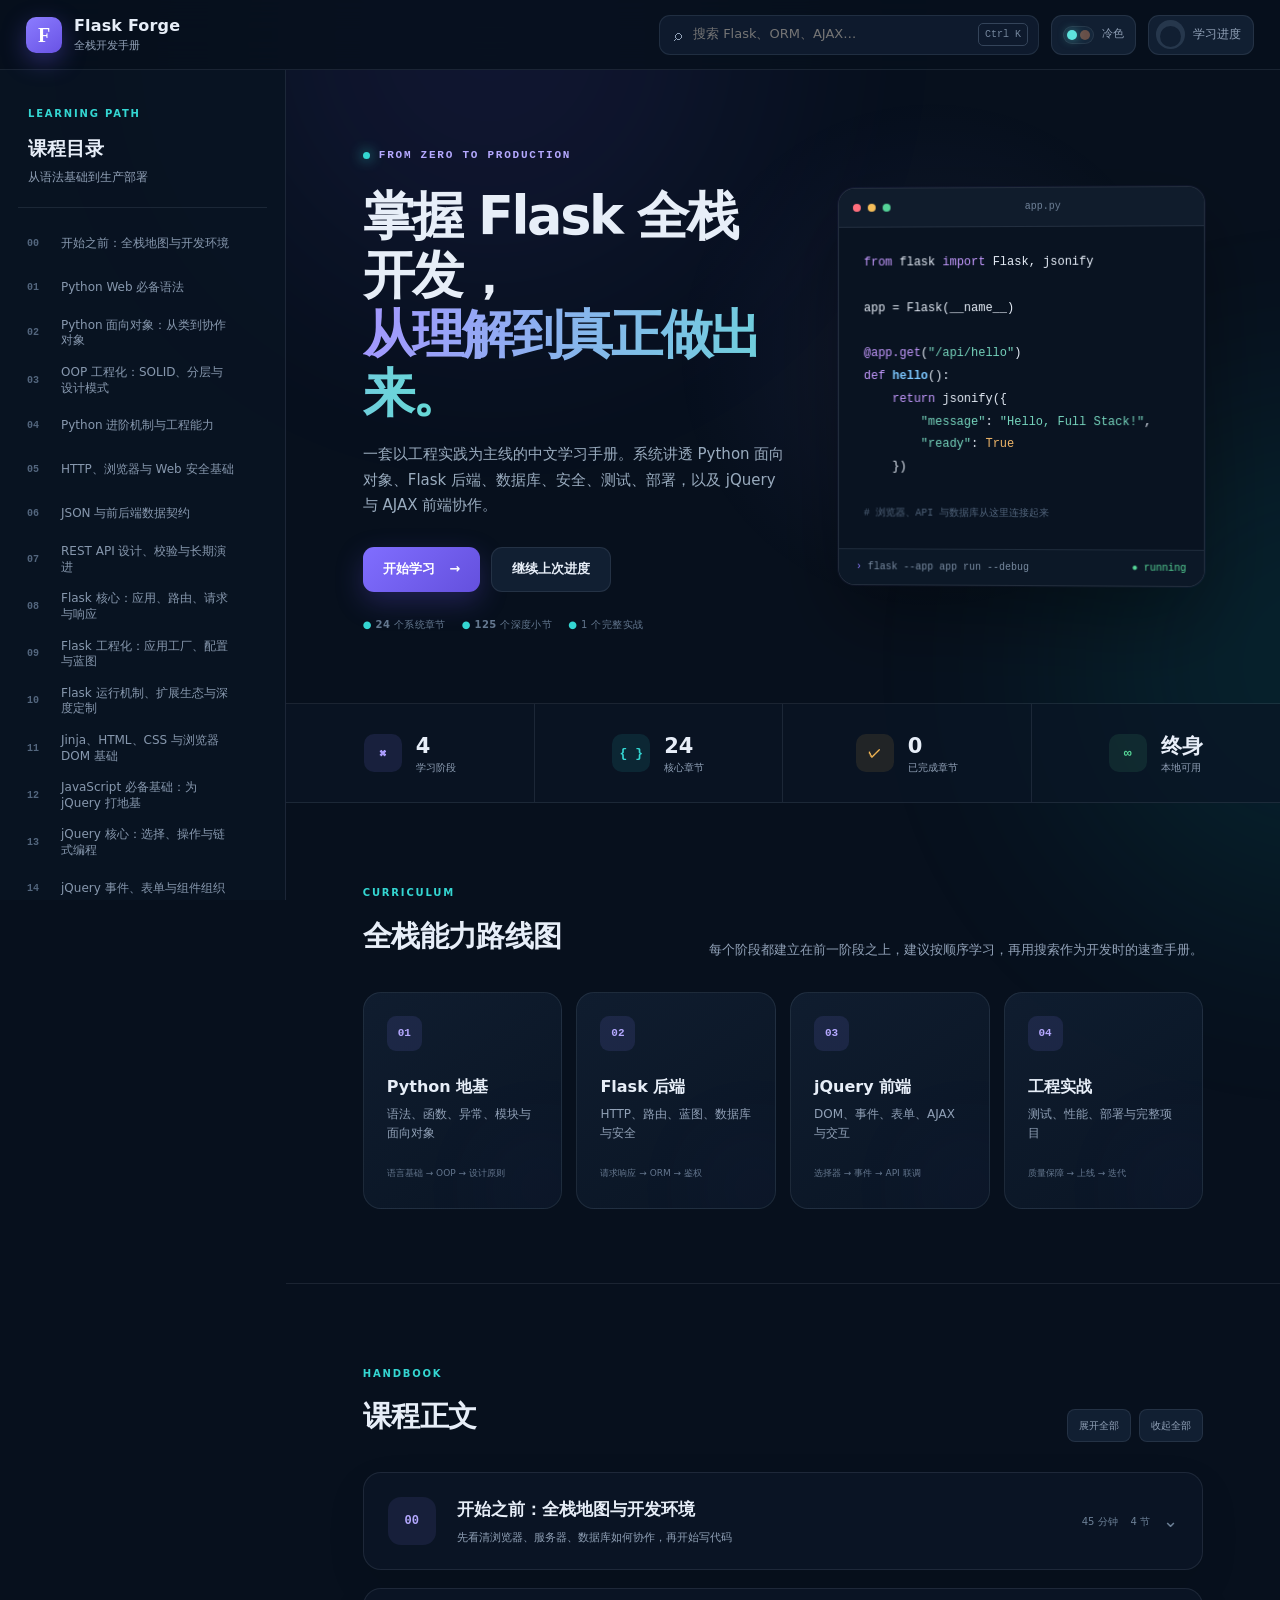
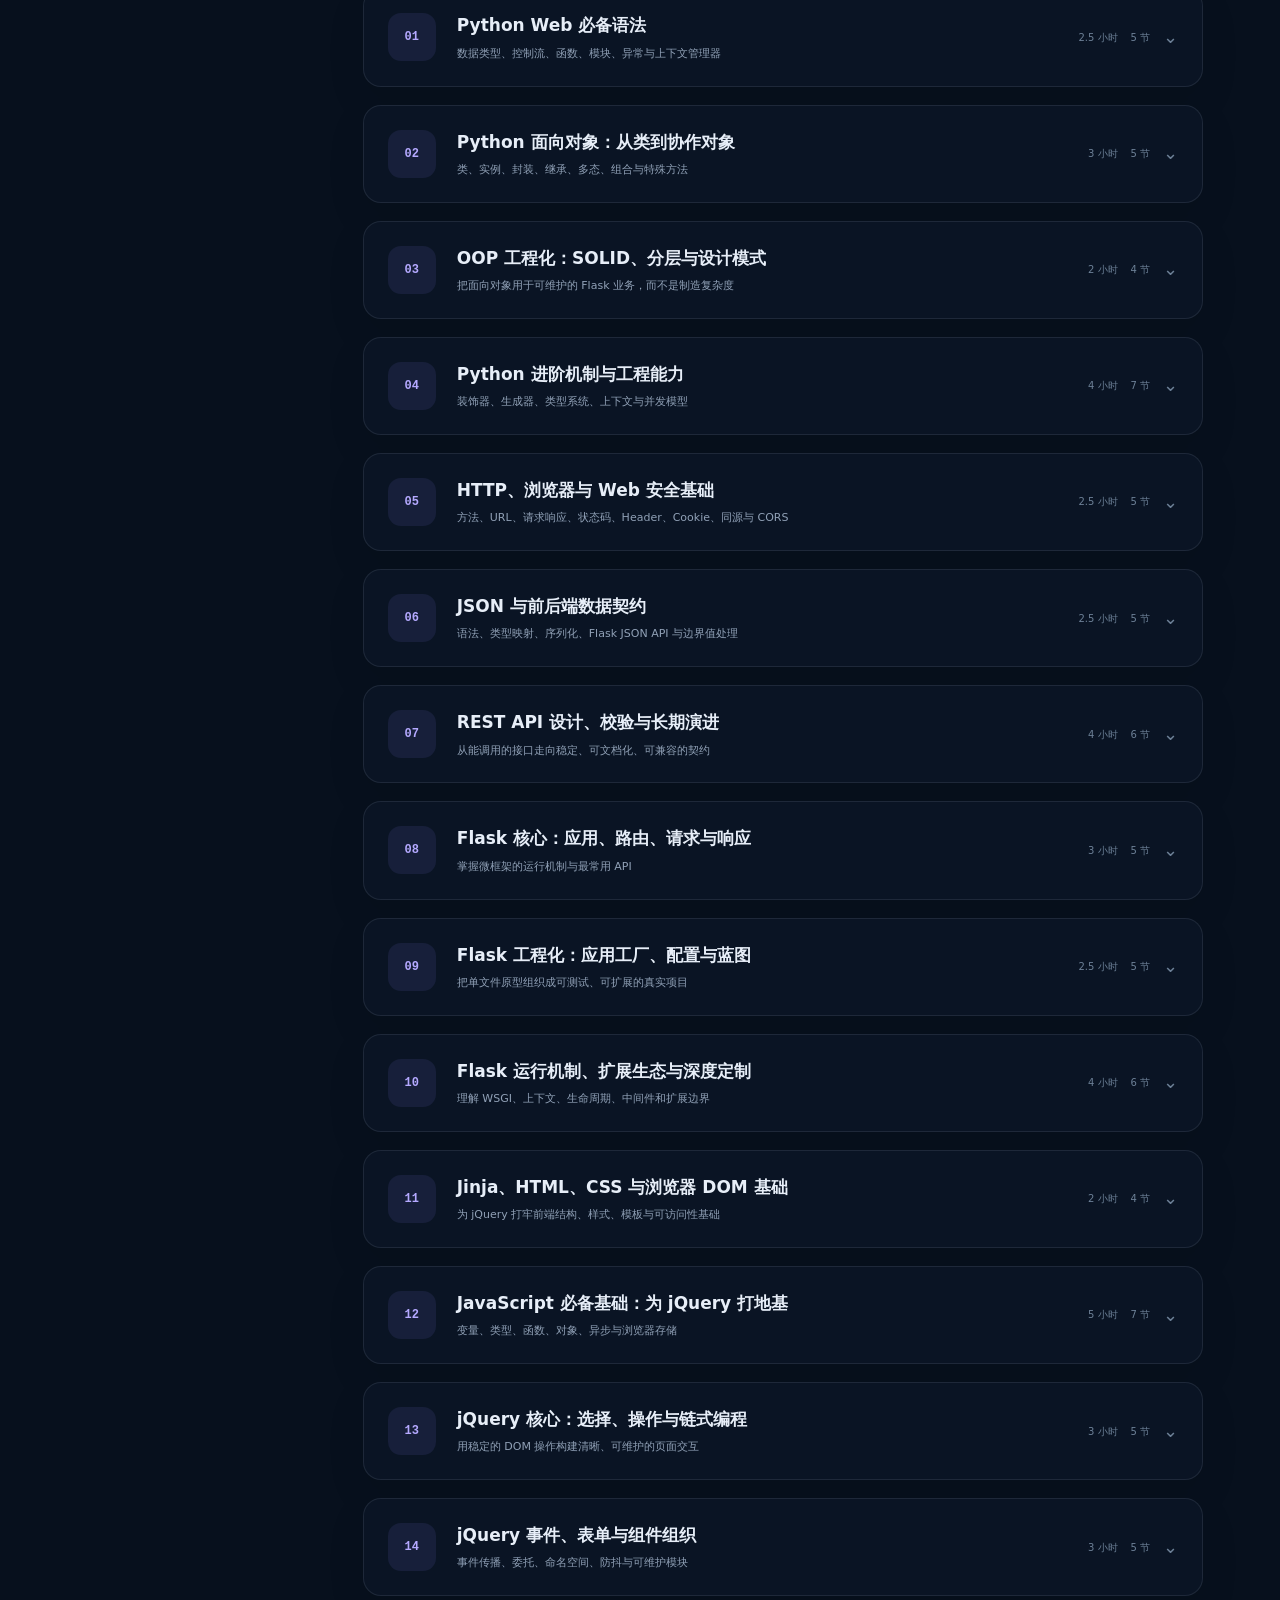
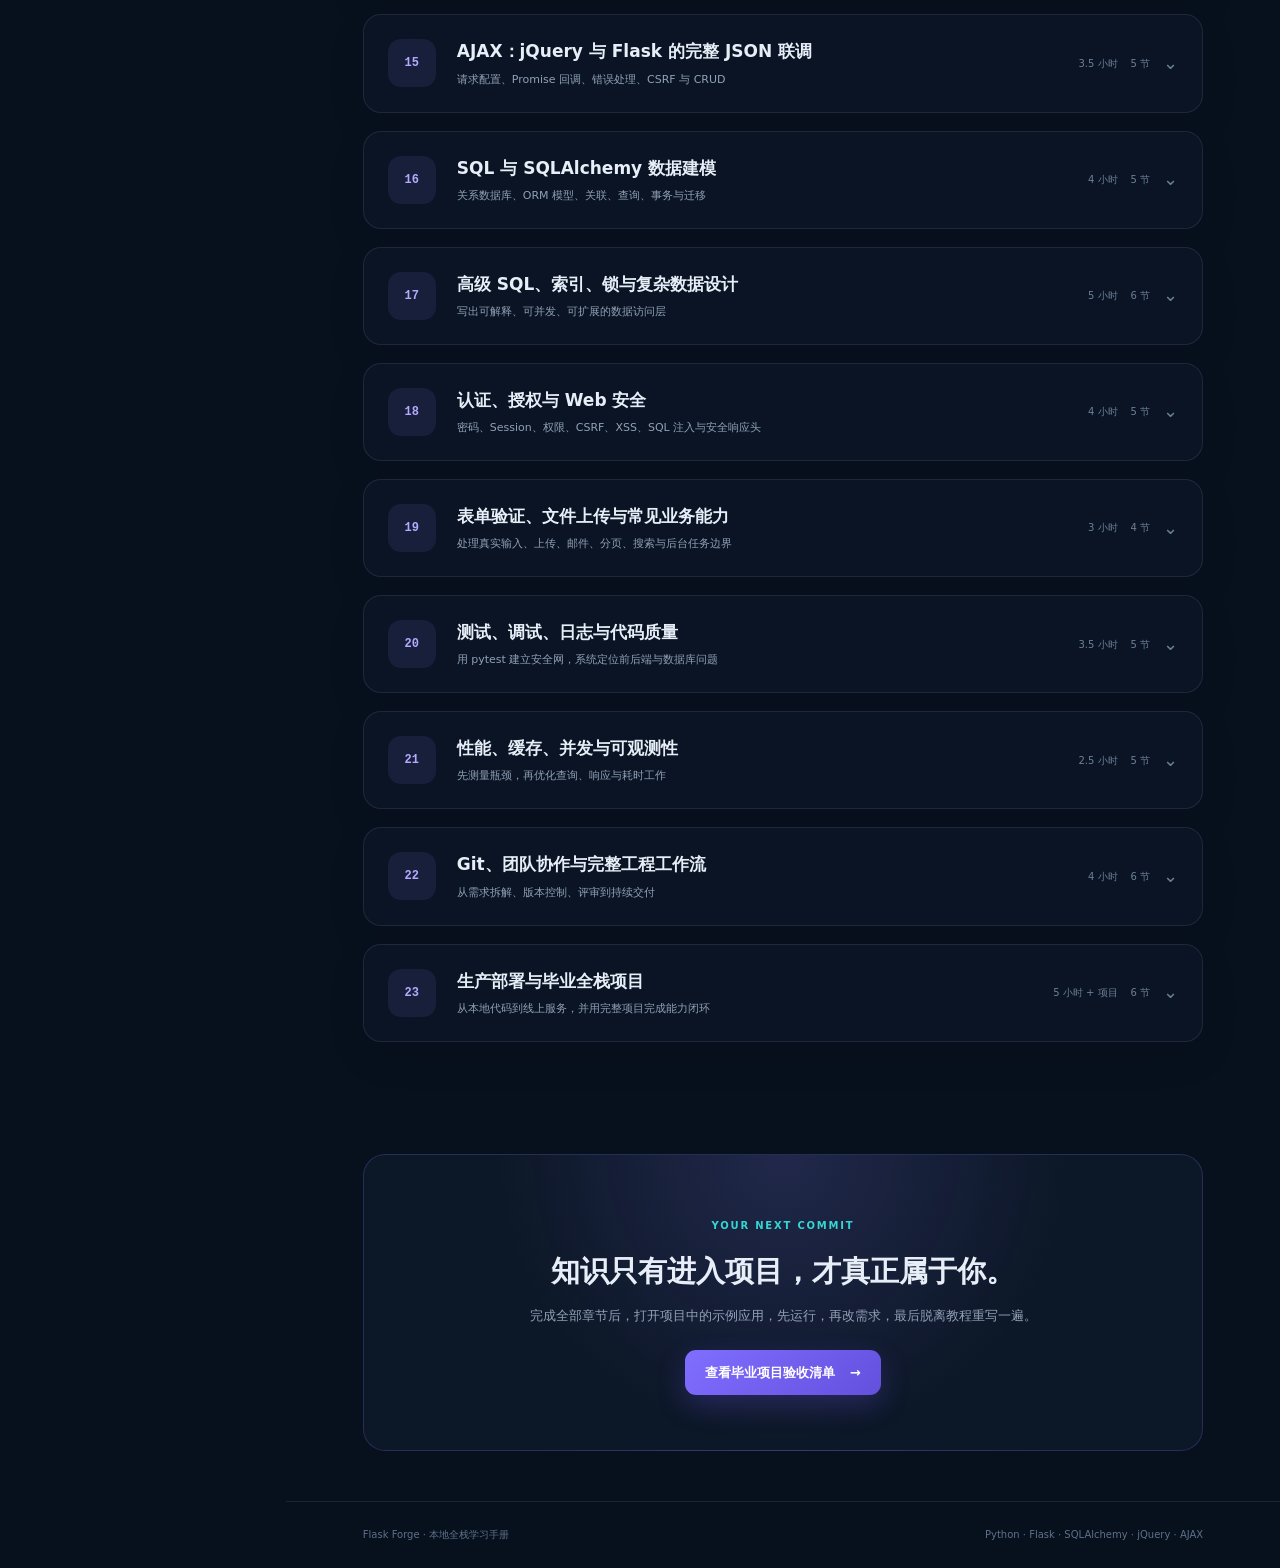
==== index.html @ 23465c1f "Initial commit: Flask and jQuery full-stack guide" ====
<!doctype html>
<html lang="zh-CN">
<head>
  <meta charset="utf-8">
  <meta name="viewport" content="width=device-width, initial-scale=1">
  <meta name="description" content="从 Python 面向对象、Flask 工程化后端到 jQuery/AJAX 的全栈 Web 开发学习手册">
  <meta name="theme-color" content="#07111f">
  <title>Flask Forge · Python 全栈开发手册</title>
  <script>
    try { document.documentElement.dataset.theme = localStorage.getItem("flask-forge-theme-v1") || "cool"; }
    catch (_) { document.documentElement.dataset.theme = "cool"; }
  </script>
  <link rel="stylesheet" href="styles.css">
</head>
<body>
  <div class="ambient ambient-one"></div>
  <div class="ambient ambient-two"></div>

  <header class="topbar">
    <button class="icon-button mobile-only" id="menuButton" aria-label="打开课程目录">☰</button>
    <a class="brand" href="#top" aria-label="返回首页">
      <span class="brand-mark">F</span>
      <span><strong>Flask Forge</strong><small>全栈开发手册</small></span>
    </a>
    <div class="top-actions">
      <label class="search-box" for="globalSearch">
        <span>⌕</span>
        <input id="globalSearch" type="search" placeholder="搜索 Flask、ORM、AJAX…" autocomplete="off">
        <kbd>Ctrl K</kbd>
      </label>
      <button class="theme-toggle" id="themeToggle" type="button" aria-label="切换到暖色主题" aria-pressed="false" title="切换冷暖色调">
        <span class="theme-orbit"><i class="cool-dot"></i><i class="warm-dot"></i></span>
        <span class="theme-label desktop-only">冷色</span>
      </button>
      <button class="progress-pill" id="progressButton" title="查看学习进度">
        <span id="progressRing" class="mini-ring">0%</span>
        <span class="desktop-only">学习进度</span>
      </button>
    </div>
  </header>

  <div class="app-shell" id="top">
    <aside class="sidebar" id="sidebar">
      <div class="sidebar-head">
        <span class="eyebrow">LEARNING PATH</span>
        <h2>课程目录</h2>
        <p>从语法基础到生产部署</p>
      </div>
      <nav id="chapterNav" aria-label="课程章节"></nav>
      <div class="sidebar-card">
        <span class="status-dot"></span>
        <div><strong>离线可阅读</strong><small>学习进度保存在本机</small></div>
      </div>
    </aside>
    <div class="sidebar-scrim" id="sidebarScrim"></div>

    <main class="main-content">
      <section class="hero" id="home">
        <div class="hero-copy">
          <span class="hero-kicker"><i></i> FROM ZERO TO PRODUCTION</span>
          <h1>掌握 Flask 全栈开发，<br><em>从理解到真正做出来。</em></h1>
          <p>一套以工程实践为主线的中文学习手册。系统讲透 Python 面向对象、Flask 后端、数据库、安全、测试、部署，以及 jQuery 与 AJAX 前端协作。</p>
          <div class="hero-actions">
            <button class="primary-button" id="startLearning">开始学习 <span>→</span></button>
            <button class="secondary-button" id="continueLearning">继续上次进度</button>
          </div>
          <div class="hero-meta">
            <span>● <b id="heroChapterCount">24</b> 个系统章节</span><span>● <b id="heroSectionCount">125+</b> 个深度小节</span><span>● 1 个完整实战</span>
          </div>
        </div>
        <div class="code-window" aria-label="Flask 代码预览">
          <div class="window-bar"><span></span><span></span><span></span><b>app.py</b></div>
          <pre><code><i>from</i> flask <i>import</i> Flask, jsonify

app = Flask(__name__)

<i>@app.get</i>(<s>"/api/hello"</s>)
<i>def</i> <b>hello</b>():
    <i>return</i> jsonify({
        <s>"message"</s>: <s>"Hello, Full Stack!"</s>,
        <s>"ready"</s>: <u>True</u>
    })

<small># 浏览器、API 与数据库从这里连接起来</small></code></pre>
          <div class="terminal-line"><span>›</span> flask --app app run --debug <b>● running</b></div>
        </div>
      </section>

      <section class="dashboard-strip" aria-label="课程概览">
        <article><span class="metric-icon purple">⌘</span><div><strong>4</strong><small>学习阶段</small></div></article>
        <article><span class="metric-icon cyan">{ }</span><div><strong id="chapterCount">24</strong><small>核心章节</small></div></article>
        <article><span class="metric-icon amber">✓</span><div><strong id="completedCount">0</strong><small>已完成章节</small></div></article>
        <article><span class="metric-icon green">∞</span><div><strong>终身</strong><small>本地可用</small></div></article>
      </section>

      <section class="path-section" id="learningPath">
        <div class="section-heading">
          <div><span class="eyebrow">CURRICULUM</span><h2>全栈能力路线图</h2></div>
          <p>每个阶段都建立在前一阶段之上，建议按顺序学习，再用搜索作为开发时的速查手册。</p>
        </div>
        <div class="stage-grid">
          <article class="stage-card" data-stage="0"><span>01</span><b>Python 地基</b><p>语法、函数、异常、模块与面向对象</p><i>语言基础 → OOP → 设计原则</i></article>
          <article class="stage-card" data-stage="1"><span>02</span><b>Flask 后端</b><p>HTTP、路由、蓝图、数据库与安全</p><i>请求响应 → ORM → 鉴权</i></article>
          <article class="stage-card" data-stage="2"><span>03</span><b>jQuery 前端</b><p>DOM、事件、表单、AJAX 与交互</p><i>选择器 → 事件 → API 联调</i></article>
          <article class="stage-card" data-stage="3"><span>04</span><b>工程实战</b><p>测试、性能、部署与完整项目</p><i>质量保障 → 上线 → 迭代</i></article>
        </div>
      </section>

      <section class="course-area" id="courseArea">
        <div class="course-toolbar">
          <div><span class="eyebrow">HANDBOOK</span><h2>课程正文</h2></div>
          <div class="toolbar-actions">
            <button id="expandAll">展开全部</button>
            <button id="collapseAll">收起全部</button>
          </div>
        </div>
        <div id="searchStatus" class="search-status" hidden></div>
        <div id="courseContent"></div>
      </section>

      <section class="final-cta">
        <span class="eyebrow">YOUR NEXT COMMIT</span>
        <h2>知识只有进入项目，才真正属于你。</h2>
        <p>完成全部章节后，打开项目中的示例应用，先运行，再改需求，最后脱离教程重写一遍。</p>
        <button class="primary-button" data-jump="last">查看毕业项目验收清单 <span>→</span></button>
      </section>
      <footer><span>Flask Forge · 本地全栈学习手册</span><span>Python · Flask · SQLAlchemy · jQuery · AJAX</span></footer>
    </main>
  </div>

  <button class="back-top" id="backTop" aria-label="回到顶部">↑</button>
  <div class="toast" id="toast" role="status" aria-live="polite"></div>

  <dialog id="progressDialog">
    <button class="dialog-close" aria-label="关闭">×</button>
    <span class="eyebrow">YOUR PROGRESS</span>
    <h2>学习进度</h2>
    <div class="big-ring" id="bigProgress"><span>0%</span></div>
    <p id="progressSummary">还没有完成任何章节，从第一章开始吧。</p>
    <button class="danger-link" id="resetProgress">重置学习记录</button>
  </dialog>

  <script src="content.js"></script>
  <script src="app.js"></script>
</body>
</html>
---- styles.css ----
:root {
  --bg: #07101d;
  --surface: #0c1727;
  --surface-2: #111f32;
  --surface-3: #17263a;
  --line: rgba(148, 163, 184, .14);
  --text: #e7eef8;
  --muted: #91a1b7;
  --purple: #8b7cff;
  --purple-2: #b5a9ff;
  --cyan: #34d6d2;
  --amber: #f7b955;
  --green: #56d697;
  --danger: #ff788a;
  --sidebar: 286px;
  --topbar: 70px;
  --radius: 18px;
  color-scheme: dark;
}

html[data-theme="warm"] {
  --bg: #17100b;
  --surface: #21170f;
  --surface-2: #2b1d13;
  --surface-3: #382519;
  --line: rgba(255, 204, 145, .15);
  --text: #fff1de;
  --muted: #b9a189;
  --purple: #e77d55;
  --purple-2: #ffad7c;
  --cyan: #efbd64;
  --amber: #f09e54;
  --green: #9cbe78;
  --danger: #ff7a6c;
}

* { box-sizing: border-box; }
html { scroll-behavior: smooth; scroll-padding-top: 88px; }
body { margin: 0; background: var(--bg); color: var(--text); font-family: Inter, "Microsoft YaHei UI", "PingFang SC", system-ui, sans-serif; line-height: 1.72; }
button, input { font: inherit; }
button { cursor: pointer; }
a { color: inherit; text-decoration: none; }
::selection { background: rgba(139,124,255,.38); color: white; }
::-webkit-scrollbar { width: 10px; height: 10px; }
::-webkit-scrollbar-thumb { background: #2c3c51; border: 2px solid var(--bg); border-radius: 10px; }

.ambient { position: fixed; z-index: -1; width: 520px; height: 520px; border-radius: 50%; filter: blur(120px); opacity: .09; pointer-events: none; }
.ambient-one { background: #725cff; left: 18%; top: -220px; }
.ambient-two { background: #00d9cf; right: -300px; top: 45%; }
html[data-theme="warm"] .ambient-one { background: #e26d42; opacity: .12; }
html[data-theme="warm"] .ambient-two { background: #efb55e; opacity: .08; }
html[data-theme="warm"] .topbar { background: rgba(23,16,11,.86); }
html[data-theme="warm"] .sidebar { background: rgba(28,18,12,.96); }
html[data-theme="warm"] .hero { background: radial-gradient(circle at 65% 45%, rgba(231,125,85,.09), transparent 35%); }
html[data-theme="warm"] .code-window { background: #160e09; box-shadow: 0 35px 80px rgba(0,0,0,.4), 0 0 0 1px rgba(231,125,85,.08); }
html[data-theme="warm"] .window-bar { background: #25180f; }
html[data-theme="warm"] .terminal-line { background: #1e140d; }
html[data-theme="warm"] .dashboard-strip { background: rgba(30,19,12,.76); }
html[data-theme="warm"] .stage-card { background: linear-gradient(145deg,rgba(44,28,17,.9),rgba(25,17,11,.9)); }
html[data-theme="warm"] .chapter { background: rgba(34,22,14,.86); }
html[data-theme="warm"] .search-status { background: rgba(239,189,100,.055); }
html[data-theme="warm"] .quiz-option { background: #20150e; }
html[data-theme="warm"] dialog { background: #24170f; }
html[data-theme="warm"] .big-ring::before { background: #24170f; }
html[data-theme="warm"] .toast { background: #382519; }

.topbar { height: var(--topbar); position: fixed; z-index: 50; inset: 0 0 auto 0; display: flex; align-items: center; justify-content: space-between; padding: 0 26px; background: rgba(7,16,29,.82); backdrop-filter: blur(20px); border-bottom: 1px solid var(--line); }
.brand { display: flex; align-items: center; gap: 12px; min-width: 240px; }
.brand-mark { display: grid; place-items: center; width: 36px; height: 36px; border-radius: 10px; background: linear-gradient(145deg, var(--purple), #6953e5); color: white; font: 800 20px/1 Georgia; box-shadow: 0 8px 25px rgba(113,90,255,.35); }
.brand strong, .brand small { display: block; line-height: 1.25; }
.brand strong { letter-spacing: .01em; }
.brand small { color: var(--muted); font-size: 11px; margin-top: 3px; }
.top-actions { display: flex; align-items: center; gap: 12px; }
.search-box { width: min(380px, 38vw); height: 40px; display: flex; align-items: center; gap: 9px; padding: 0 10px 0 14px; background: rgba(17,31,50,.8); border: 1px solid var(--line); border-radius: 11px; color: var(--muted); transition: .2s; }
.search-box:focus-within { border-color: rgba(139,124,255,.7); box-shadow: 0 0 0 3px rgba(139,124,255,.1); }
.search-box input { min-width: 0; flex: 1; border: 0; outline: 0; background: transparent; color: var(--text); font-size: 13px; }
.search-box kbd { padding: 2px 6px; border: 1px solid #34445a; border-radius: 5px; color: #74869d; font-size: 10px; }
.progress-pill { height: 40px; display: flex; align-items: center; gap: 8px; padding: 0 12px 0 7px; border: 1px solid var(--line); background: var(--surface-2); color: var(--muted); border-radius: 11px; font-size: 12px; }
.theme-toggle { height: 40px; display: flex; align-items: center; gap: 8px; padding: 0 11px; border: 1px solid var(--line); border-radius: 11px; background: var(--surface-2); color: var(--muted); font-size: 11px; transition: border-color .2s, transform .2s; }
.theme-toggle:hover { border-color: rgba(139,124,255,.5); transform: translateY(-1px); }
.theme-orbit { position: relative; width: 31px; height: 18px; border-radius: 20px; background: #15273b; box-shadow: inset 0 0 0 1px rgba(255,255,255,.08); transition: .25s; }
.theme-orbit i { position: absolute; top: 4px; width: 10px; height: 10px; border-radius: 50%; transition: .25s; }
.cool-dot { left: 4px; background: #5ee2dc; box-shadow: 0 0 10px #5ee2dc88; }
.warm-dot { right: 4px; background: #ff9a62; opacity: .35; }
html[data-theme="warm"] .theme-orbit { background: #4a2a18; }
html[data-theme="warm"] .cool-dot { opacity: .3; }
html[data-theme="warm"] .warm-dot { opacity: 1; box-shadow: 0 0 10px #ff9a6288; }
.mini-ring { display: grid; place-items: center; width: 29px; height: 29px; border-radius: 50%; background: conic-gradient(var(--cyan) var(--progress, 0%), #26374c 0); font-size: 0; }
.mini-ring::after { content: ""; width: 21px; height: 21px; border-radius: 50%; background: var(--surface-2); }

.app-shell { display: grid; grid-template-columns: var(--sidebar) 1fr; padding-top: var(--topbar); }
.sidebar { position: fixed; z-index: 30; left: 0; top: var(--topbar); bottom: 0; width: var(--sidebar); padding: 28px 18px 20px; background: rgba(9,20,34,.94); border-right: 1px solid var(--line); overflow-y: auto; }
.sidebar-head { padding: 0 10px 19px; border-bottom: 1px solid var(--line); }
.eyebrow { color: var(--cyan); font-weight: 800; font-size: 10px; letter-spacing: .18em; }
.sidebar-head h2 { margin: 6px 0 0; font-size: 19px; }
.sidebar-head p { margin: 3px 0 0; color: var(--muted); font-size: 12px; }
#chapterNav { display: grid; gap: 4px; margin-top: 16px; }
.nav-link { position: relative; display: grid; grid-template-columns: 27px 1fr 16px; align-items: center; gap: 7px; min-height: 40px; padding: 6px 9px; border-radius: 9px; color: #8798ae; font-size: 12px; line-height: 1.3; transition: .18s; }
.nav-link:hover { color: var(--text); background: rgba(255,255,255,.035); }
.nav-link.active { color: white; background: rgba(139,124,255,.12); }
.nav-link.active::before { content: ""; position: absolute; left: -18px; width: 3px; height: 22px; border-radius: 0 3px 3px 0; background: var(--purple); }
.nav-num { color: #53667e; font: 700 10px/1 ui-monospace, monospace; }
.nav-check { color: var(--green); opacity: 0; }
.nav-link.done .nav-check { opacity: 1; }
.sidebar-card { display: flex; align-items: center; gap: 10px; margin: 24px 5px 0; padding: 12px; border: 1px solid var(--line); background: rgba(52,214,210,.04); border-radius: 12px; }
.status-dot { width: 8px; height: 8px; border-radius: 50%; background: var(--green); box-shadow: 0 0 12px var(--green); }
.sidebar-card strong, .sidebar-card small { display: block; line-height: 1.5; }
.sidebar-card strong { font-size: 11px; }.sidebar-card small { color: var(--muted); font-size: 9px; }
.sidebar-scrim { display: none; }

.main-content { grid-column: 2; min-width: 0; }
.hero { min-height: 570px; display: grid; grid-template-columns: 1.07fr .93fr; align-items: center; gap: 52px; padding: 70px clamp(34px, 6vw, 92px); border-bottom: 1px solid var(--line); background: radial-gradient(circle at 65% 45%, rgba(139,124,255,.08), transparent 35%); }
.hero-kicker { display: inline-flex; align-items: center; gap: 9px; color: var(--purple-2); font: 800 11px/1 ui-monospace, monospace; letter-spacing: .16em; }
.hero-kicker i { width: 7px; height: 7px; border-radius: 50%; background: var(--cyan); box-shadow: 0 0 13px var(--cyan); }
.hero h1 { margin: 18px 0 19px; font-size: clamp(38px, 4.1vw, 64px); line-height: 1.13; letter-spacing: -.045em; }
.hero h1 em { color: transparent; background: linear-gradient(100deg, #a497ff, #62ddd4); background-clip: text; font-style: normal; }
.hero-copy > p { max-width: 650px; color: #9aacbf; font-size: 15px; }
.hero-actions { display: flex; gap: 11px; margin-top: 28px; }
.primary-button, .secondary-button { height: 45px; padding: 0 20px; border-radius: 11px; font-weight: 700; font-size: 13px; transition: transform .18s, box-shadow .18s; }
.primary-button { border: 0; color: white; background: linear-gradient(135deg, #806eff, #6450dd); box-shadow: 0 10px 28px rgba(100,80,221,.28); }
.primary-button:hover { transform: translateY(-2px); box-shadow: 0 14px 34px rgba(100,80,221,.4); }
.primary-button span { margin-left: 10px; }
.secondary-button { border: 1px solid var(--line); color: var(--text); background: var(--surface-2); }
.hero-meta { display: flex; flex-wrap: wrap; gap: 16px; margin-top: 24px; color: #647890; font-size: 10px; letter-spacing: .04em; }
.hero-meta span::first-letter { color: var(--cyan); }
.code-window { border: 1px solid rgba(148,163,184,.18); background: #091321; border-radius: 17px; overflow: hidden; box-shadow: 0 35px 80px rgba(0,0,0,.35), 0 0 0 1px rgba(139,124,255,.06); transform: perspective(1200px) rotateY(-2deg); }
.window-bar { height: 39px; display: flex; align-items: center; gap: 7px; padding: 0 14px; background: #101c2c; border-bottom: 1px solid var(--line); }
.window-bar span { width: 8px; height: 8px; border-radius: 50%; background: #ff6e7d; }.window-bar span:nth-child(2){background:#f5bd59}.window-bar span:nth-child(3){background:#54d398}
.window-bar b { margin-left: auto; margin-right: auto; color: #71839a; font: 500 10px/1 ui-monospace, monospace; }
.code-window pre { margin: 0; padding: 24px 25px; overflow: auto; font: 500 12px/1.9 "Cascadia Code", Consolas, monospace; }
.code-window code i { color: #c59aff; font-style: normal; }.code-window code s { color: #76d5bd; text-decoration: none; }.code-window code b { color: #7cc7ff; }.code-window code u { color: #f0b769; text-decoration: none; }.code-window code small { color: #50637a; }
html[data-theme="warm"] .code-window code i { color: #ffad7c; }
html[data-theme="warm"] .code-window code s { color: #e8bf7e; }
html[data-theme="warm"] .code-window code b { color: #f29167; }
html[data-theme="warm"] .code-window code u { color: #d6c17d; }
.terminal-line { padding: 10px 17px; border-top: 1px solid var(--line); background: #0c1827; color: #788aa0; font: 10px/1.5 ui-monospace, monospace; }.terminal-line span{color:var(--purple)}.terminal-line b{float:right;color:var(--green);font-weight:500}

.dashboard-strip { display: grid; grid-template-columns: repeat(4,1fr); border-bottom: 1px solid var(--line); background: rgba(10,22,38,.7); }
.dashboard-strip article { display: flex; justify-content: center; align-items: center; gap: 14px; min-height: 98px; border-right: 1px solid var(--line); }.dashboard-strip article:last-child{border:0}
.metric-icon { display: grid; place-items: center; width: 38px; height: 38px; border-radius: 10px; font: 700 13px/1 ui-monospace,monospace; }.metric-icon.purple{color:#ae9fff;background:rgba(139,124,255,.12)}.metric-icon.cyan{color:var(--cyan);background:rgba(52,214,210,.1)}.metric-icon.amber{color:var(--amber);background:rgba(247,185,85,.1)}.metric-icon.green{color:var(--green);background:rgba(86,214,151,.1)}
.dashboard-strip strong,.dashboard-strip small{display:block;line-height:1.35}.dashboard-strip strong{font-size:21px}.dashboard-strip small{color:var(--muted);font-size:10px}

.path-section,.course-area { padding: 74px clamp(28px, 6vw, 92px); }
.path-section { border-bottom: 1px solid var(--line); }
.section-heading,.course-toolbar { display:flex;justify-content:space-between;align-items:end;gap:40px;margin-bottom:30px}.section-heading h2,.course-toolbar h2{margin:7px 0 0;font-size:29px;letter-spacing:-.02em}.section-heading>p{max-width:500px;margin:0;color:var(--muted);font-size:13px;text-align:right}
.stage-grid { display:grid;grid-template-columns:repeat(4,1fr);gap:14px }.stage-card{position:relative;min-height:198px;padding:23px;border:1px solid var(--line);border-radius:var(--radius);background:linear-gradient(145deg,rgba(17,31,50,.86),rgba(10,22,37,.86));overflow:hidden;transition:.22s}.stage-card:hover{transform:translateY(-4px);border-color:rgba(139,124,255,.38)}.stage-card>span{display:grid;place-items:center;width:35px;height:35px;border-radius:9px;background:rgba(139,124,255,.12);color:var(--purple-2);font:700 11px/1 ui-monospace,monospace}.stage-card b{display:block;margin-top:22px;font-size:16px}.stage-card p{margin:5px 0 15px;color:var(--muted);font-size:12px;line-height:1.55}.stage-card i{color:#65778e;font-size:9px;font-style:normal}.stage-card::after{content:"";position:absolute;width:80px;height:80px;border-radius:50%;background:var(--purple);filter:blur(55px);opacity:.09;right:-20px;bottom:-20px}
.course-area { max-width: 1320px; margin: 0 auto; }
.toolbar-actions{display:flex;gap:8px}.toolbar-actions button{padding:7px 11px;border:1px solid var(--line);border-radius:8px;background:var(--surface-2);color:var(--muted);font-size:10px}.toolbar-actions button:hover{color:white;border-color:#40516a}
.search-status{margin:-10px 0 18px;padding:12px 15px;border:1px solid rgba(52,214,210,.18);border-radius:10px;background:rgba(52,214,210,.05);color:#9dc9c8;font-size:12px}
.chapter { margin-bottom: 18px; border: 1px solid var(--line); border-radius: var(--radius); background: rgba(12,23,39,.82); overflow: hidden; box-shadow: 0 15px 40px rgba(0,0,0,.08); }
.chapter[hidden]{display:none}.chapter-header { width:100%;display:grid;grid-template-columns:54px 1fr auto;align-items:center;gap:15px;padding:22px 24px;border:0;background:transparent;color:inherit;text-align:left}.chapter-header:hover{background:rgba(255,255,255,.016)}
.chapter-number{display:grid;place-items:center;width:48px;height:48px;border-radius:13px;background:rgba(139,124,255,.1);color:var(--purple-2);font:800 12px/1 ui-monospace,monospace}.chapter-title h3{margin:0;font-size:17px}.chapter-title p{margin:4px 0 0;color:var(--muted);font-size:11px}.chapter-meta{display:flex;align-items:center;gap:13px;color:#6d8097;font-size:10px}.chevron{font-size:18px;transition:transform .2s}.chapter.open .chevron{transform:rotate(180deg)}
.chapter-body{display:none;padding:0 28px 30px 94px;border-top:1px solid transparent}.chapter.open .chapter-body{display:block;border-color:var(--line)}
.chapter-intro{display:grid;grid-template-columns:1fr auto;gap:18px;margin:25px 0;padding:18px 20px;border:1px solid rgba(139,124,255,.18);border-radius:12px;background:rgba(139,124,255,.055)}.chapter-intro p{margin:0;color:#aab8ca;font-size:13px}.chapter-intro b{color:var(--purple-2);font-size:10px;letter-spacing:.08em}
.lesson{padding:23px 0;border-bottom:1px solid var(--line)}.lesson:last-of-type{border-bottom:0}.lesson h4{display:flex;align-items:center;gap:9px;margin:0 0 13px;font-size:16px}.lesson h4::before{content:"";width:4px;height:17px;border-radius:4px;background:linear-gradient(var(--purple),var(--cyan))}.lesson h5{margin:21px 0 8px;color:#cbd6e5;font-size:13px}.lesson p,.lesson li{color:#9babc0;font-size:13px}.lesson ul,.lesson ol{padding-left:22px}.lesson li{margin:6px 0}.lesson strong{color:#dce6f2}.lesson code:not(pre code){padding:2px 5px;border:1px solid #26374c;border-radius:5px;background:#0b1625;color:#9fd9d6;font:11px/1.4 "Cascadia Code",Consolas,monospace}
.code-block{position:relative;margin:16px 0;border:1px solid var(--line);border-radius:12px;background:#07111e;overflow:hidden}.code-label{display:flex;justify-content:space-between;padding:8px 12px;border-bottom:1px solid var(--line);background:#0e1b2c;color:#667a93;font:9px/1.4 ui-monospace,monospace;text-transform:uppercase;letter-spacing:.08em}.copy-code{border:0;background:transparent;color:#8092a8;font-size:9px}.copy-code:hover{color:var(--cyan)}.code-block pre{margin:0;padding:17px 19px;overflow:auto;color:#c5d1df;font:11px/1.75 "Cascadia Code",Consolas,monospace;tab-size:4}.code-block .kw{color:#c49aff}.code-block .st{color:#78d7bd}.code-block .fn{color:#79c9ff}.code-block .cm{color:#53677f;font-style:italic}.code-block .nu{color:#f0b96c}
html[data-theme="warm"] .code-block { background: #130d09; }
html[data-theme="warm"] .code-label { background: #2b1c12; }
html[data-theme="warm"] .code-block pre { color: #e6cfb6; }
.note,.warning,.practice{margin:16px 0;padding:14px 16px 14px 43px;border-radius:10px;position:relative;font-size:12px;color:#aab9cb}.note::before,.warning::before,.practice::before{position:absolute;left:16px;top:14px;font-weight:800}.note{border:1px solid rgba(52,214,210,.2);background:rgba(52,214,210,.045)}.note::before{content:"i";color:var(--cyan)}.warning{border:1px solid rgba(247,185,85,.2);background:rgba(247,185,85,.05)}.warning::before{content:"!";color:var(--amber)}.practice{border:1px solid rgba(139,124,255,.22);background:rgba(139,124,255,.05)}.practice::before{content:"✦";color:var(--purple-2)}
.data-table{width:100%;margin:16px 0;border-collapse:separate;border-spacing:0;border:1px solid var(--line);border-radius:10px;overflow:hidden;font-size:11px}.data-table th,.data-table td{padding:10px 12px;border-right:1px solid var(--line);border-bottom:1px solid var(--line);text-align:left}.data-table th:last-child,.data-table td:last-child{border-right:0}.data-table tr:last-child td{border-bottom:0}.data-table th{background:#101d2e;color:#bdc9d8}.data-table td{color:#91a2b7}.data-table tr:hover td{background:rgba(255,255,255,.015)}
.quiz{margin-top:25px;padding:20px;border:1px solid rgba(86,214,151,.2);border-radius:12px;background:rgba(86,214,151,.035)}.quiz h4{margin:0 0 13px;font-size:13px;color:#aee7c9}.quiz-options{display:grid;gap:7px}.quiz-option{padding:10px 12px;border:1px solid var(--line);border-radius:8px;background:var(--surface);color:#9dadbf;text-align:left;font-size:11px}.quiz-option:hover{border-color:#3b5069;color:white}.quiz-option.correct{border-color:rgba(86,214,151,.5);background:rgba(86,214,151,.09);color:#b7ebcf}.quiz-option.wrong{border-color:rgba(255,120,138,.5);background:rgba(255,120,138,.08)}.quiz-result{min-height:18px;margin:8px 0 0;color:var(--muted);font-size:10px}
.chapter-footer{display:flex;justify-content:space-between;align-items:center;margin-top:22px;padding-top:20px;border-top:1px solid var(--line)}.complete-button{padding:9px 14px;border:1px solid rgba(86,214,151,.25);border-radius:8px;background:rgba(86,214,151,.07);color:#9edabc;font-size:11px}.complete-button.done{background:var(--green);color:#062416;border-color:var(--green);font-weight:800}.chapter-duration{color:#64778f;font-size:10px}
mark{padding:0 2px;background:rgba(247,185,85,.26);color:#ffe1a5;border-radius:2px}

.final-cta { margin: 20px clamp(28px,6vw,92px) 50px; padding: 55px 30px; border: 1px solid rgba(139,124,255,.22); border-radius: 22px; background: radial-gradient(circle at 50% 0,rgba(139,124,255,.17),transparent 56%),var(--surface); text-align: center; }.final-cta h2{margin:10px 0 8px;font-size:29px}.final-cta p{margin:0 auto 23px;max-width:650px;color:var(--muted);font-size:13px}
footer{display:flex;justify-content:space-between;padding:24px clamp(28px,6vw,92px);border-top:1px solid var(--line);color:#5e7189;font-size:10px}
.back-top{position:fixed;z-index:20;right:22px;bottom:22px;width:40px;height:40px;border:1px solid var(--line);border-radius:11px;background:rgba(17,31,50,.92);color:var(--text);opacity:0;transform:translateY(10px);pointer-events:none;transition:.2s}.back-top.show{opacity:1;transform:none;pointer-events:auto}
.toast{position:fixed;z-index:80;left:50%;bottom:25px;transform:translate(-50%,20px);padding:10px 15px;border:1px solid var(--line);border-radius:9px;background:#152438;color:#d9e4f0;font-size:11px;opacity:0;pointer-events:none;transition:.2s}.toast.show{opacity:1;transform:translate(-50%,0)}
dialog{width:min(410px,calc(100vw - 32px));padding:30px;border:1px solid #2c4058;border-radius:18px;background:#0e1b2c;color:var(--text);text-align:center;box-shadow:0 30px 100px #0009}dialog::backdrop{background:#020711bb;backdrop-filter:blur(6px)}dialog h2{margin:8px 0 18px}.dialog-close{position:absolute;right:14px;top:12px;border:0;background:transparent;color:#71849b;font-size:22px}.big-ring{display:grid;place-items:center;width:130px;height:130px;margin:0 auto 18px;border-radius:50%;background:conic-gradient(var(--cyan) var(--progress,0%),#22344a 0)}.big-ring::before{content:"";position:absolute;width:104px;height:104px;border-radius:50%;background:#0e1b2c}.big-ring span{position:relative;font-weight:800;font-size:23px}.danger-link{border:0;background:transparent;color:var(--danger);font-size:10px}
.icon-button{width:38px;height:38px;border:1px solid var(--line);border-radius:9px;background:var(--surface-2);color:white}.mobile-only{display:none}

@media (max-width: 1100px){
  :root{--sidebar:254px}.hero{grid-template-columns:1fr;padding:60px 50px}.hero-copy{max-width:760px}.code-window{max-width:680px;transform:none}.stage-grid{grid-template-columns:repeat(2,1fr)}.chapter-body{padding-left:35px}.chapter-header{grid-template-columns:48px 1fr auto}
}
@media (max-width: 820px){
  .theme-toggle{padding:0 9px}
  .mobile-only{display:grid;place-items:center}.desktop-only{display:none}.topbar{padding:0 14px}.brand{min-width:0}.brand>span:last-child{display:none}.top-actions{flex:1;justify-content:flex-end}.search-box{width:min(330px,52vw)}.search-box kbd{display:none}.app-shell{display:block}.sidebar{transform:translateX(-101%);transition:transform .22s}.sidebar.open{transform:none}.sidebar-scrim{display:block;position:fixed;z-index:29;inset:var(--topbar) 0 0;background:#020812aa;opacity:0;pointer-events:none;transition:.22s}.sidebar-scrim.show{opacity:1;pointer-events:auto}.main-content{width:100%}.hero{padding:50px 28px;gap:35px}.dashboard-strip{grid-template-columns:repeat(2,1fr)}.dashboard-strip article:nth-child(2){border-right:0}.dashboard-strip article:nth-child(-n+2){border-bottom:1px solid var(--line)}.path-section,.course-area{padding:55px 28px}.section-heading{display:block}.section-heading>p{text-align:left;margin-top:10px}.final-cta{margin-inline:28px}footer{display:block}footer span{display:block;margin:4px 0}
}
@media (max-width: 560px){
  .topbar{gap:6px}.theme-toggle{width:40px;padding:0;justify-content:center}
  .topbar{gap:8px}.search-box{width:auto;flex:1}.progress-pill{padding-right:7px}.hero{padding:43px 19px}.hero h1{font-size:36px}.hero-actions{align-items:stretch;flex-direction:column}.code-window pre{padding:18px 14px;font-size:10px}.dashboard-strip article{justify-content:flex-start;padding-left:23px}.path-section,.course-area{padding:45px 16px}.stage-grid{grid-template-columns:1fr}.section-heading h2,.course-toolbar h2{font-size:24px}.course-toolbar{align-items:center;gap:10px}.toolbar-actions{display:none}.chapter-header{grid-template-columns:40px 1fr 16px;gap:10px;padding:16px 13px}.chapter-number{width:38px;height:38px}.chapter-meta>span{display:none}.chapter-body{padding:0 15px 22px}.chapter-intro{grid-template-columns:1fr}.lesson p,.lesson li{font-size:12px}.data-table{display:block;overflow:auto}.final-cta{margin:12px 16px 35px;padding:40px 18px}.final-cta h2{font-size:25px}.chapter-footer{align-items:flex-end;gap:10px}.hero-meta{gap:9px}
}
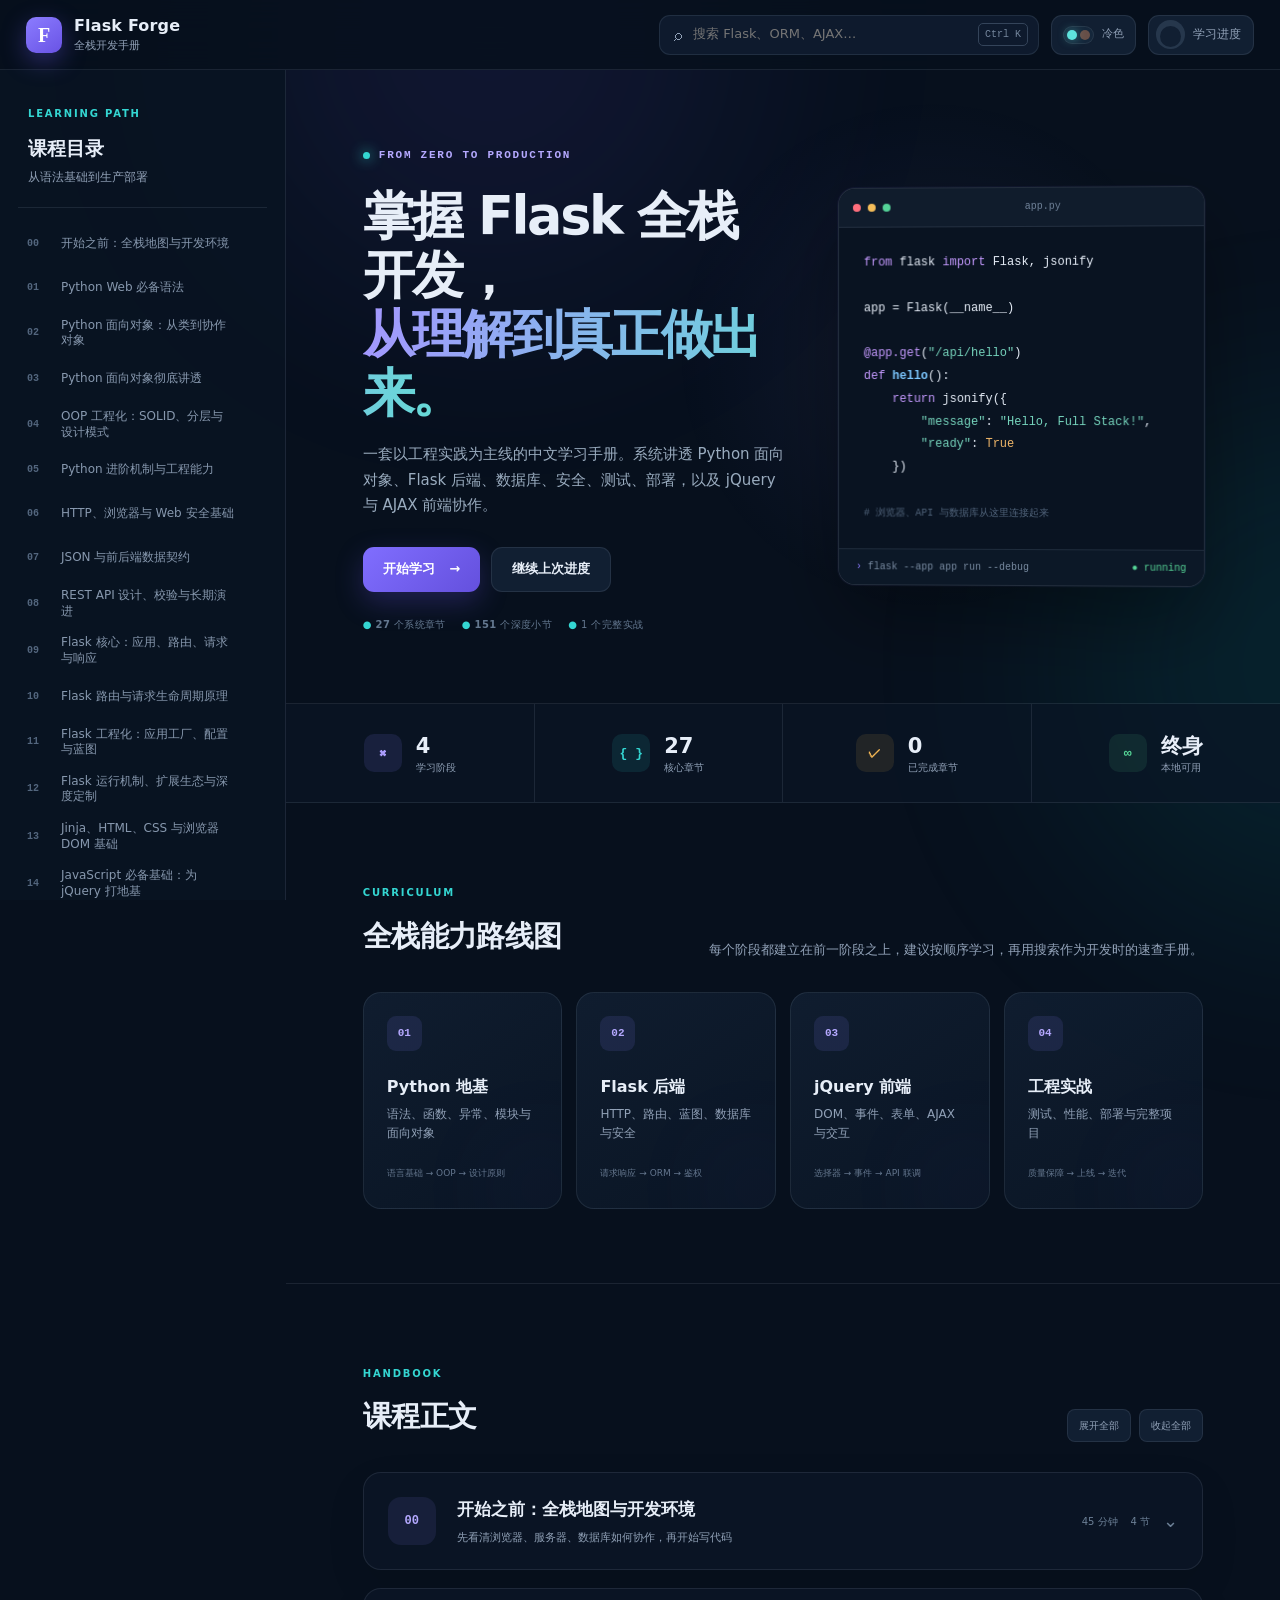
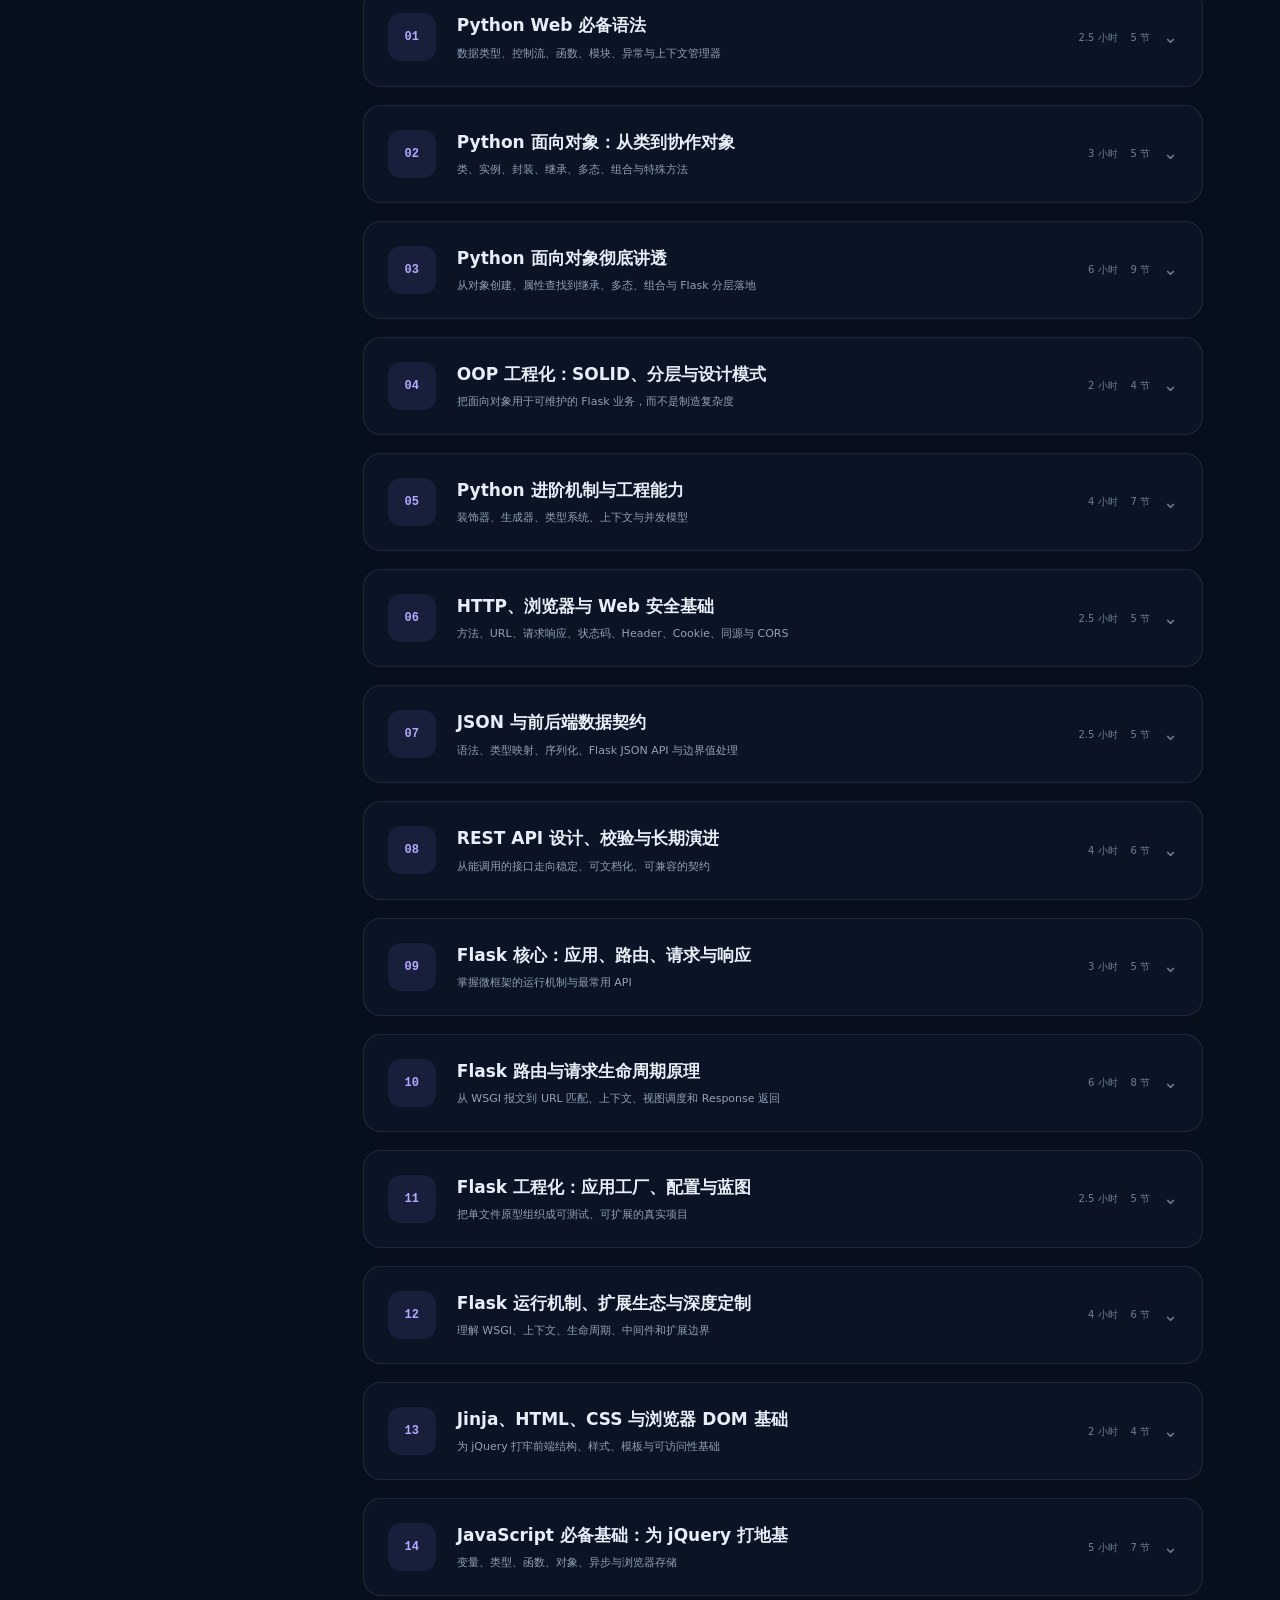
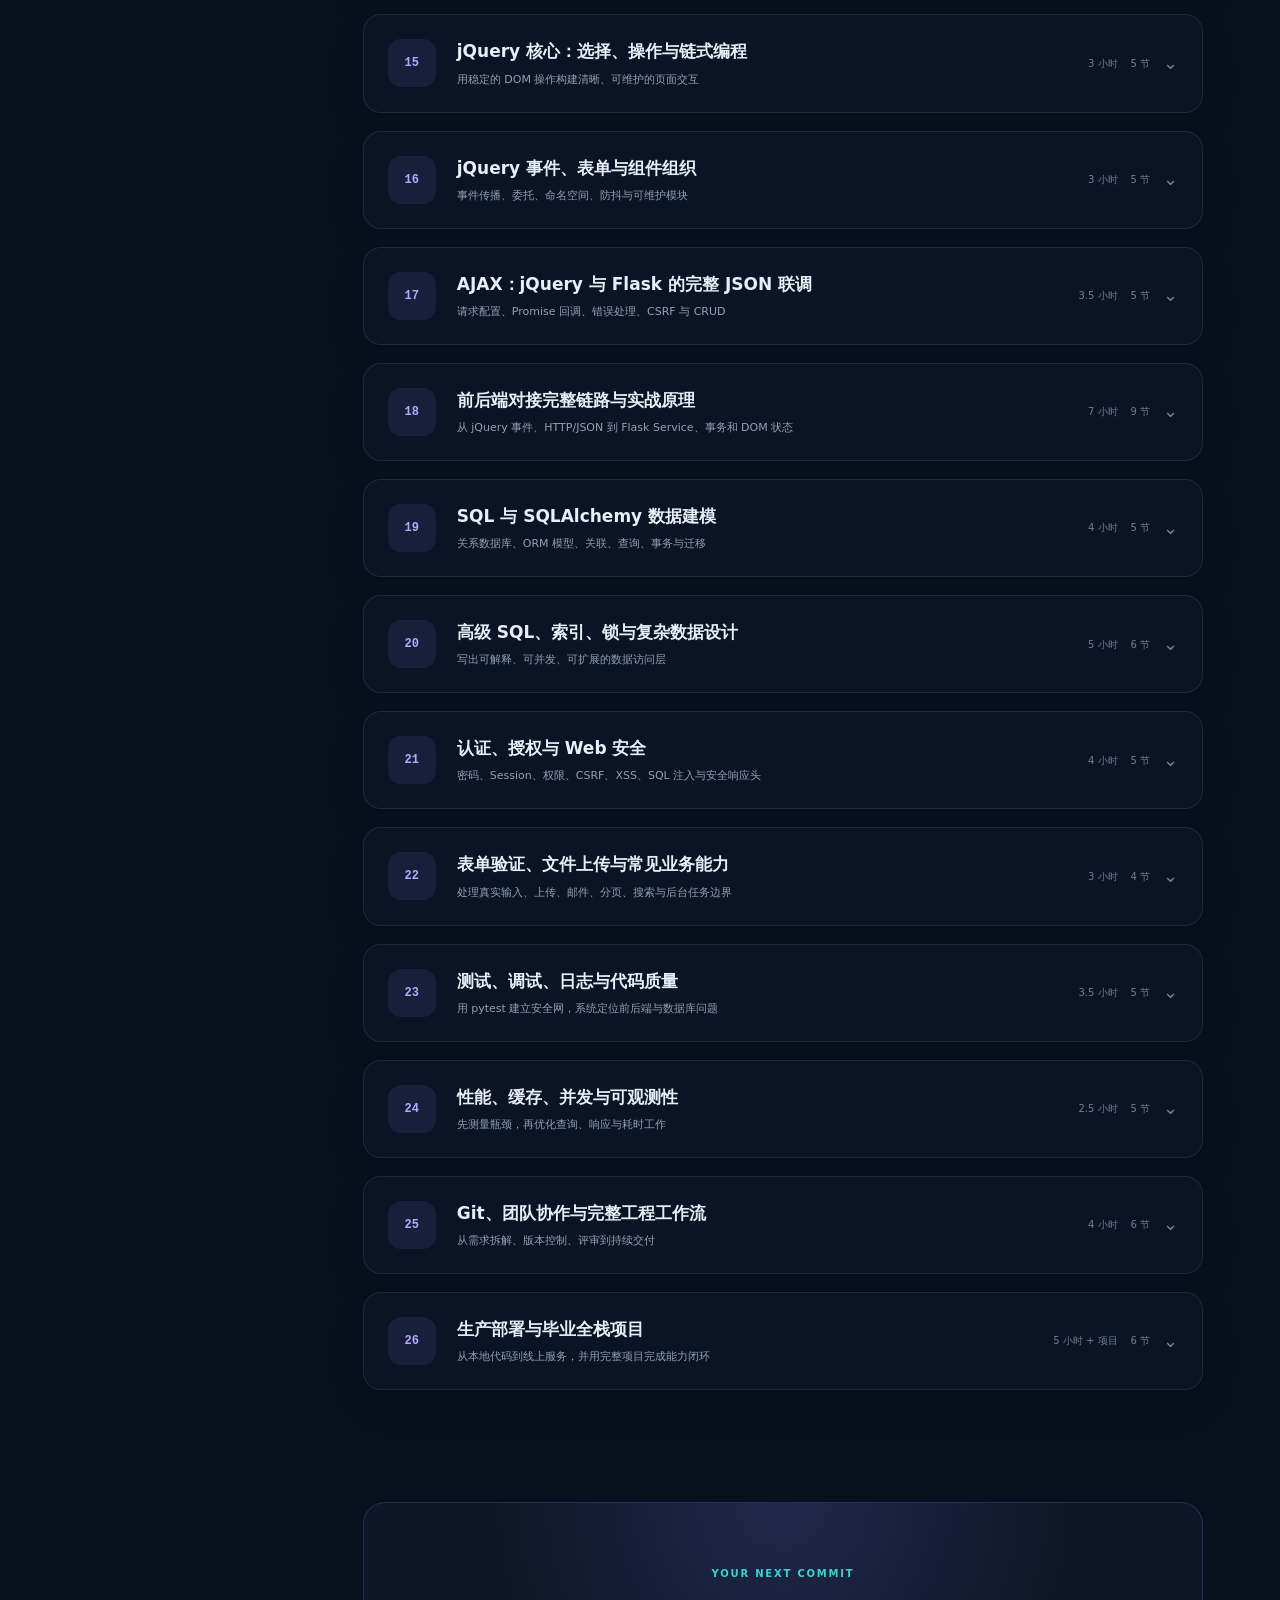
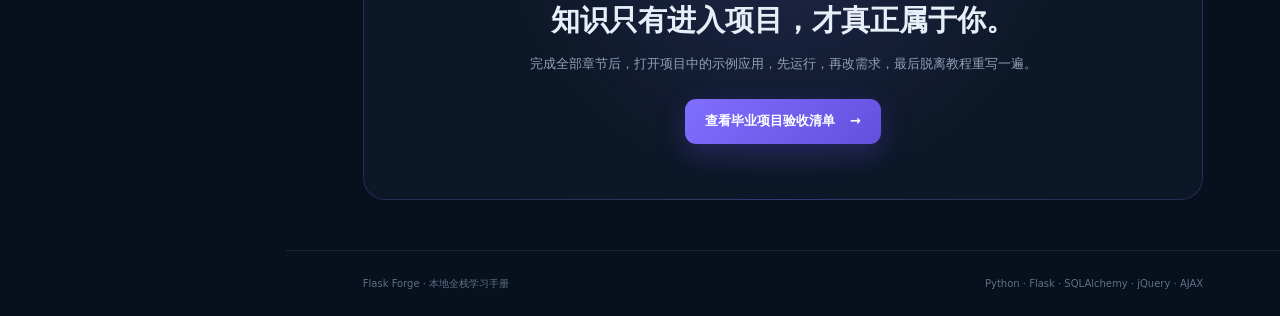
==== commit cb579e89: "docs: deepen OOP routing and frontend backend integration guide" ====
--- a/index.html
+++ b/index.html
@@ -65,7 +65,7 @@
             <button class="secondary-button" id="continueLearning">继续上次进度</button>
           </div>
           <div class="hero-meta">
-            <span>● <b id="heroChapterCount">24</b> 个系统章节</span><span>● <b id="heroSectionCount">125+</b> 个深度小节</span><span>● 1 个完整实战</span>
+            <span>● <b id="heroChapterCount">27</b> 个系统章节</span><span>● <b id="heroSectionCount">151</b> 个深度小节</span><span>● 1 个完整实战</span>
           </div>
         </div>
         <div class="code-window" aria-label="Flask 代码预览">
@@ -88,7 +88,7 @@
 
       <section class="dashboard-strip" aria-label="课程概览">
         <article><span class="metric-icon purple">⌘</span><div><strong>4</strong><small>学习阶段</small></div></article>
-        <article><span class="metric-icon cyan">{ }</span><div><strong id="chapterCount">24</strong><small>核心章节</small></div></article>
+        <article><span class="metric-icon cyan">{ }</span><div><strong id="chapterCount">27</strong><small>核心章节</small></div></article>
         <article><span class="metric-icon amber">✓</span><div><strong id="completedCount">0</strong><small>已完成章节</small></div></article>
         <article><span class="metric-icon green">∞</span><div><strong>终身</strong><small>本地可用</small></div></article>
       </section>
